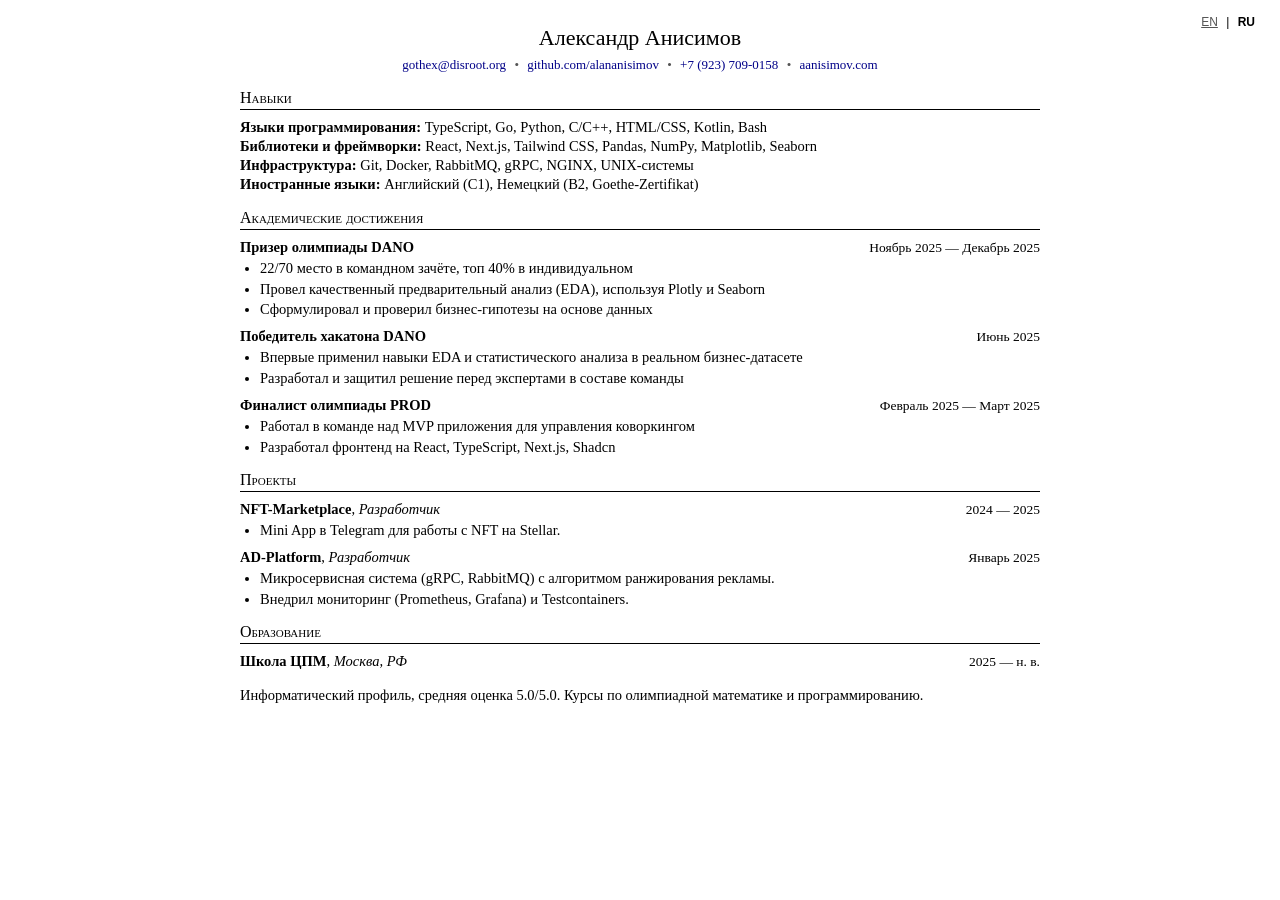
==== ru/index.html @ 8fb2b311 "fixed seo" ====
<!DOCTYPE html>
<html lang="ru">
<head>
    <meta charset="UTF-8">
    <meta name="viewport" content="width=device-width, initial-scale=1.0">
    <title>Резюме | Александр Анисимов</title>
    <link rel="canonical" href="https://aanisimov.com/ru/" />
    <link rel="alternate" hreflang="en" href="https://aanisimov.com/" />
    <link rel="alternate" hreflang="ru" href="https://aanisimov.com/ru/" />
    <style>
        /* Стили идентичны основной версии */
        :root { --text-color: #000000; --bg-color: #ffffff; --link-color: #000088; }
        body { font-family: "Latin Modern Roman", "CMU Serif", serif; color: var(--text-color); background-color: var(--bg-color); max-width: 800px; margin: 0 auto; padding: 1.5rem 2.5rem; line-height: 1.3; font-size: 14.5px; }
        .lang-switcher { position: absolute; top: 15px; right: 20px; font-family: sans-serif; font-size: 12px; }
        .lang-switcher a { color: #555; text-decoration: underline; padding: 0 5px; }
        .lang-switcher b { color: var(--text-color); padding: 0 5px; }
        h1 { text-align: center; font-size: 22px; font-weight: normal; margin: 0 0 4px 0; }
        .contact-info { text-align: center; font-size: 13px; margin-bottom: 15px; }
        a { color: var(--link-color); text-decoration: none; }
        a:hover { text-decoration: underline; }
        .separator { margin: 0 5px; color: #555; }
        h2 { font-size: 16px; font-variant: small-caps; font-weight: normal; border-bottom: 1px solid var(--text-color); margin-top: 14px; margin-bottom: 8px; }
        .entry { display: flex; justify-content: space-between; align-items: baseline; }
        .entry-title { font-weight: bold; }
        .entry-date { text-align: right; white-space: nowrap; font-size: 13.5px; }
        ul { margin-top: 2px; margin-bottom: 8px; padding-left: 20px; }
        li { margin-bottom: 2px; text-align: justify; }
        @media (max-width: 600px) {
            body { padding: 1rem; padding-top: 2.5rem; }
            .entry { flex-direction: column; }
            .entry-date { text-align: left; font-style: italic; }
            .separator { display: none; }
            .contact-info a { display: block; margin-bottom: 2px; }
        }
    </style>
</head>
<body>
    <div class="lang-switcher">
        <a href="/">EN</a> | <b>RU</b>
    </div>
    <header>
        <h1>Александр Анисимов</h1>
        <div class="contact-info">
            <a href="mailto:gothex@disroot.org">gothex@disroot.org</a> <span class="separator">&bull;</span>
            <a href="https://github.com/alananisimov" target="_blank">github.com/alananisimov</a> <span class="separator">&bull;</span>
            <a href="tel:+79237090158">+7 (923) 709-0158</a> <span class="separator">&bull;</span>
            <a href="https://aanisimov.com">aanisimov.com</a>
        </div>
    </header>

    <section>
        <h2>Навыки</h2>
        <p style="margin-top: 0;">
            <strong>Языки программирования:</strong> TypeScript, Go, Python, C/C++, HTML/CSS, Kotlin, Bash<br>
            <strong>Библиотеки и фреймворки:</strong> React, Next.js, Tailwind CSS, Pandas, NumPy, Matplotlib, Seaborn<br>
            <strong>Инфраструктура:</strong> Git, Docker, RabbitMQ, gRPC, NGINX, UNIX-системы<br>
            <strong>Иностранные языки:</strong> Английский (C1), Немецкий (B2, Goethe-Zertifikat)
        </p>
    </section>

    <section>
        <h2>Академические достижения</h2>
        <div class="entry"><span class="entry-title">Призер олимпиады DANO</span><div class="entry-date">Ноябрь 2025 — Декабрь 2025</div></div>
        <ul>
            <li>22/70 место в командном зачёте, топ 40% в индивидуальном</li>
            <li>Провел качественный предварительный анализ (EDA), используя Plotly и Seaborn</li>
            <li>Сформулировал и проверил бизнес-гипотезы на основе данных</li>
        </ul>
        <div class="entry"><span class="entry-title">Победитель хакатона DANO</span><div class="entry-date">Июнь 2025</div></div>
        <ul>
            <li>Впервые применил навыки EDA и статистического анализа в реальном бизнес-датасете</li>
            <li>Разработал и защитил решение перед экспертами в составе команды</li>
        </ul>
        <div class="entry"><span class="entry-title">Финалист олимпиады PROD</span><div class="entry-date">Февраль 2025 — Март 2025</div></div>
        <ul>
            <li>Работал в команде над MVP приложения для управления коворкингом</li>
            <li>Разработал фронтенд на React, TypeScript, Next.js, Shadcn</li>
        </ul>
    </section>

    <section>
        <h2>Проекты</h2>
        <div class="entry"><div><span class="entry-title">NFT-Marketplace</span>, <i>Разработчик</i></div><div class="entry-date">2024 — 2025</div></div>
        <ul>
            <li>Mini App в Telegram для работы с NFT на Stellar.</li>
        </ul>
        <div class="entry"><div><span class="entry-title">AD-Platform</span>, <i>Разработчик</i></div><div class="entry-date">Январь 2025</div></div>
        <ul>
            <li>Микросервисная система (gRPC, RabbitMQ) с алгоритмом ранжирования рекламы.</li>
            <li>Внедрил мониторинг (Prometheus, Grafana) и Testcontainers.</li>
        </ul>
    </section>

    <section>
        <h2>Образование</h2>
        <div class="entry"><div><span class="entry-title">Школа ЦПМ</span>, <i>Москва, РФ</i></div><div class="entry-date">2025 — н. в.</div></div>
        <p>Информатический профиль, средняя оценка 5.0/5.0. Курсы по олимпиадной математике и программированию.</p>
    </section>
</body>
</html>
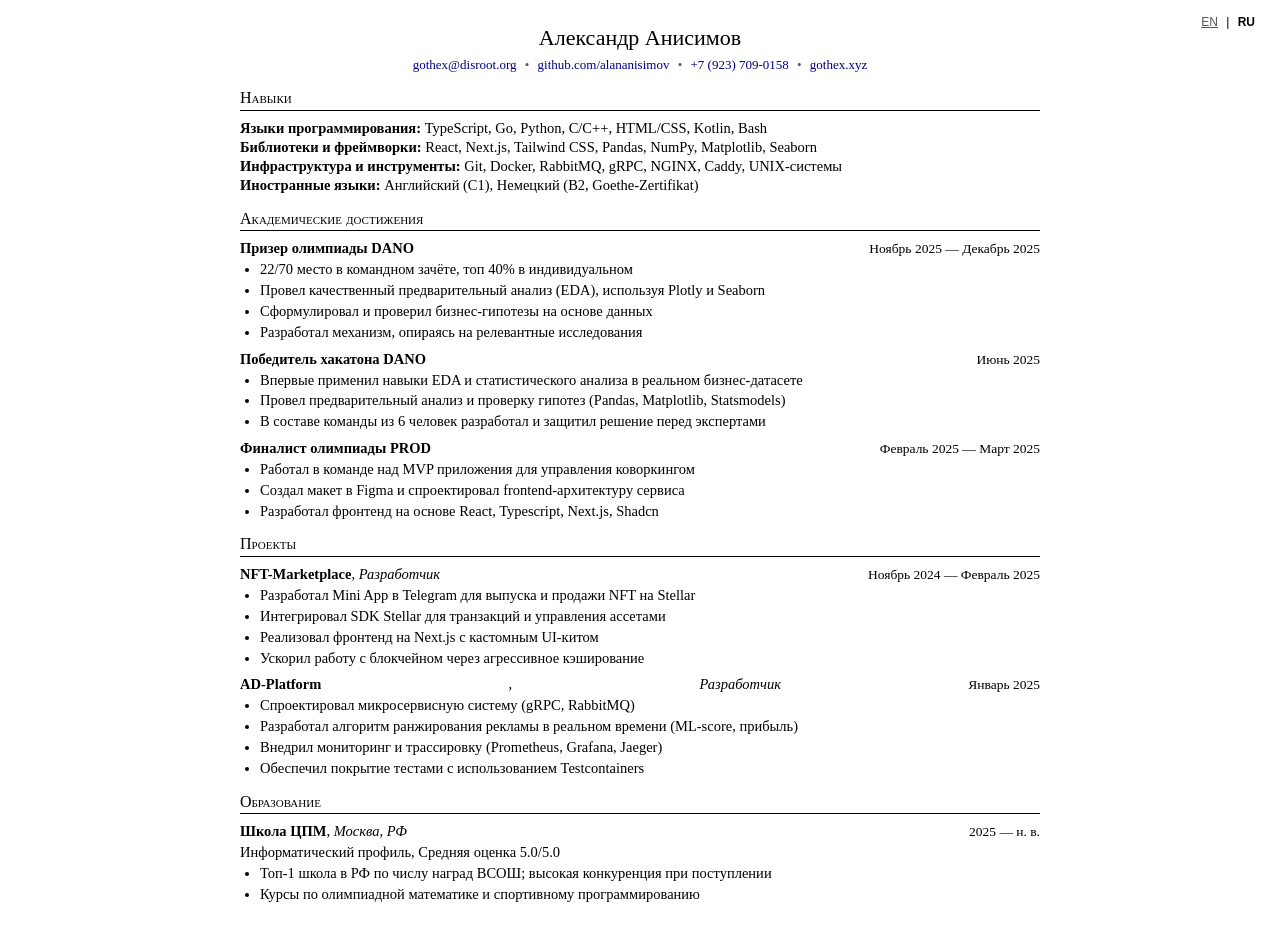
==== commit 7ec65510: "fixed styles" ====
--- a/ru/index.html
+++ b/ru/index.html
@@ -4,97 +4,223 @@
     <meta charset="UTF-8">
     <meta name="viewport" content="width=device-width, initial-scale=1.0">
     <title>Резюме | Александр Анисимов</title>
-    <link rel="canonical" href="https://aanisimov.com/ru/" />
-    <link rel="alternate" hreflang="en" href="https://aanisimov.com/" />
-    <link rel="alternate" hreflang="ru" href="https://aanisimov.com/ru/" />
+    <meta name="description" content="Александр Анисимов — Разработчик. Навыки: TypeScript, Go, Python, C/C++.">
+
+    <link rel="canonical" href="https://gothex.xyz/ru/" />
+    <link rel="alternate" hreflang="en" href="https://gothex.xyz/" />
+    <link rel="alternate" hreflang="ru" href="https://gothex.xyz/ru/" />
+
     <style>
-        /* Стили идентичны основной версии */
-        :root { --text-color: #000000; --bg-color: #ffffff; --link-color: #000088; }
-        body { font-family: "Latin Modern Roman", "CMU Serif", serif; color: var(--text-color); background-color: var(--bg-color); max-width: 800px; margin: 0 auto; padding: 1.5rem 2.5rem; line-height: 1.3; font-size: 14.5px; }
-        .lang-switcher { position: absolute; top: 15px; right: 20px; font-family: sans-serif; font-size: 12px; }
-        .lang-switcher a { color: #555; text-decoration: underline; padding: 0 5px; }
-        .lang-switcher b { color: var(--text-color); padding: 0 5px; }
-        h1 { text-align: center; font-size: 22px; font-weight: normal; margin: 0 0 4px 0; }
-        .contact-info { text-align: center; font-size: 13px; margin-bottom: 15px; }
-        a { color: var(--link-color); text-decoration: none; }
-        a:hover { text-decoration: underline; }
-        .separator { margin: 0 5px; color: #555; }
-        h2 { font-size: 16px; font-variant: small-caps; font-weight: normal; border-bottom: 1px solid var(--text-color); margin-top: 14px; margin-bottom: 8px; }
-        .entry { display: flex; justify-content: space-between; align-items: baseline; }
-        .entry-title { font-weight: bold; }
-        .entry-date { text-align: right; white-space: nowrap; font-size: 13.5px; }
-        ul { margin-top: 2px; margin-bottom: 8px; padding-left: 20px; }
-        li { margin-bottom: 2px; text-align: justify; }
+        /* Стили полностью идентичны оригинальному файлу */
+        :root {
+            --text-color: #000000;
+            --bg-color: #ffffff;
+            --link-color: #000088;
+        }
+        @page {
+            size: A4;
+            margin: 0;
+        }
+        body {
+            font-family: "Latin Modern Roman", "Computer Modern Roman", "CMU Serif", Garamond, Georgia, "Times New Roman", serif;
+            color: var(--text-color);
+            background-color: var(--bg-color);
+            max-width: 800px;
+            margin: 0 auto;
+            padding: 1.5rem 2.5rem;
+            line-height: 1.3;
+            font-size: 14.5px;
+            text-rendering: optimizeLegibility;
+        }
+        .lang-switcher {
+            position: absolute;
+            top: 15px;
+            right: 20px;
+            font-family: sans-serif;
+            font-size: 12px;
+        }
+        .lang-switcher a, .lang-switcher span {
+            background: none;
+            border: none;
+            color: #555;
+            text-decoration: underline;
+            padding: 0 5px;
+            cursor: pointer;
+        }
+        .lang-switcher span.active {
+            color: var(--text-color);
+            font-weight: bold;
+            text-decoration: none;
+        }
+        h1 {
+            text-align: center;
+            font-size: 22px;
+            font-weight: normal;
+            margin: 0 0 4px 0;
+        }
+        .contact-info {
+            text-align: center;
+            font-size: 13px;
+            margin-bottom: 15px;
+        }
+        a {
+            color: var(--link-color);
+            text-decoration: none;
+        }
+        a:hover {
+            text-decoration: underline;
+        }
+        .separator {
+            margin: 0 5px;
+            color: #555;
+        }
+        h2 {
+            font-size: 16px;
+            font-variant: small-caps;
+            font-weight: normal;
+            border-bottom: 1px solid var(--text-color);
+            margin-top: 14px;
+            margin-bottom: 8px;
+            padding-bottom: 1px;
+        }
+        .entry {
+            display: flex;
+            justify-content: space-between;
+            align-items: baseline;
+            margin-bottom: 2px;
+        }
+        .entry-title {
+            font-weight: bold;
+        }
+        .entry-location {
+            font-style: italic;
+        }
+        .entry-date {
+            text-align: right;
+            white-space: nowrap;
+            font-size: 13.5px;
+        }
+        ul {
+            margin-top: 2px;
+            margin-bottom: 8px;
+            padding-left: 20px;
+        }
+        li {
+            margin-bottom: 2px;
+            text-align: justify;
+        }
         @media (max-width: 600px) {
             body { padding: 1rem; padding-top: 2.5rem; }
             .entry { flex-direction: column; }
             .entry-date { text-align: left; font-style: italic; }
             .separator { display: none; }
             .contact-info a { display: block; margin-bottom: 2px; }
+            .lang-switcher { top: 10px; right: 10px; }
         }
     </style>
 </head>
 <body>
+
     <div class="lang-switcher">
-        <a href="/">EN</a> | <b>RU</b>
+        <a href="/">EN</a> |
+        <span class="active">RU</span>
     </div>
+
     <header>
         <h1>Александр Анисимов</h1>
         <div class="contact-info">
-            <a href="mailto:gothex@disroot.org">gothex@disroot.org</a> <span class="separator">&bull;</span>
-            <a href="https://github.com/alananisimov" target="_blank">github.com/alananisimov</a> <span class="separator">&bull;</span>
-            <a href="tel:+79237090158">+7 (923) 709-0158</a> <span class="separator">&bull;</span>
-            <a href="https://aanisimov.com">aanisimov.com</a>
+            <a href="mailto:gothex@disroot.org">gothex@disroot.org</a>
+            <span class="separator">&bull;</span>
+            <a href="https://github.com/alananisimov" target="_blank" rel="noopener">github.com/alananisimov</a>
+            <span class="separator">&bull;</span>
+            <a href="tel:+79237090158">+7 (923) 709-0158</a>
+            <span class="separator">&bull;</span>
+            <a href="https://gothex.xyz" target="_blank" rel="noopener">gothex.xyz</a>
         </div>
     </header>
 
     <section>
         <h2>Навыки</h2>
-        <p style="margin-top: 0;">
+        <p style="margin-top: 0; margin-bottom: 5px;">
             <strong>Языки программирования:</strong> TypeScript, Go, Python, C/C++, HTML/CSS, Kotlin, Bash<br>
             <strong>Библиотеки и фреймворки:</strong> React, Next.js, Tailwind CSS, Pandas, NumPy, Matplotlib, Seaborn<br>
-            <strong>Инфраструктура:</strong> Git, Docker, RabbitMQ, gRPC, NGINX, UNIX-системы<br>
+            <strong>Инфраструктура и инструменты:</strong> Git, Docker, RabbitMQ, gRPC, NGINX, Caddy, UNIX-системы<br>
             <strong>Иностранные языки:</strong> Английский (C1), Немецкий (B2, Goethe-Zertifikat)
         </p>
     </section>
 
     <section>
         <h2>Академические достижения</h2>
-        <div class="entry"><span class="entry-title">Призер олимпиады DANO</span><div class="entry-date">Ноябрь 2025 — Декабрь 2025</div></div>
+        <div class="entry">
+            <span class="entry-title">Призер олимпиады DANO</span>
+            <div class="entry-date">Ноябрь 2025 — Декабрь 2025</div>
+        </div>
         <ul>
             <li>22/70 место в командном зачёте, топ 40% в индивидуальном</li>
             <li>Провел качественный предварительный анализ (EDA), используя Plotly и Seaborn</li>
             <li>Сформулировал и проверил бизнес-гипотезы на основе данных</li>
-        </ul>
-        <div class="entry"><span class="entry-title">Победитель хакатона DANO</span><div class="entry-date">Июнь 2025</div></div>
+            <li>Разработал механизм, опираясь на релевантные исследования</li>
+        </ul>
+
+        <div class="entry">
+            <span class="entry-title">Победитель хакатона DANO</span>
+            <div class="entry-date">Июнь 2025</div>
+        </div>
         <ul>
             <li>Впервые применил навыки EDA и статистического анализа в реальном бизнес-датасете</li>
-            <li>Разработал и защитил решение перед экспертами в составе команды</li>
-        </ul>
-        <div class="entry"><span class="entry-title">Финалист олимпиады PROD</span><div class="entry-date">Февраль 2025 — Март 2025</div></div>
+            <li>Провел предварительный анализ и проверку гипотез (Pandas, Matplotlib, Statsmodels)</li>
+            <li>В составе команды из 6 человек разработал и защитил решение перед экспертами</li>
+        </ul>
+
+        <div class="entry">
+            <span class="entry-title">Финалист олимпиады PROD</span>
+            <div class="entry-date">Февраль 2025 — Март 2025</div>
+        </div>
         <ul>
             <li>Работал в команде над MVP приложения для управления коворкингом</li>
-            <li>Разработал фронтенд на React, TypeScript, Next.js, Shadcn</li>
+            <li>Создал макет в Figma и спроектировал frontend-архитектуру сервиса</li>
+            <li>Разработал фронтенд на основе React, Typescript, Next.js, Shadcn</li>
         </ul>
     </section>
 
     <section>
         <h2>Проекты</h2>
-        <div class="entry"><div><span class="entry-title">NFT-Marketplace</span>, <i>Разработчик</i></div><div class="entry-date">2024 — 2025</div></div>
-        <ul>
-            <li>Mini App в Telegram для работы с NFT на Stellar.</li>
-        </ul>
-        <div class="entry"><div><span class="entry-title">AD-Platform</span>, <i>Разработчик</i></div><div class="entry-date">Январь 2025</div></div>
-        <ul>
-            <li>Микросервисная система (gRPC, RabbitMQ) с алгоритмом ранжирования рекламы.</li>
-            <li>Внедрил мониторинг (Prometheus, Grafana) и Testcontainers.</li>
+        <div class="entry">
+            <div><span class="entry-title">NFT-Marketplace</span>, <span class="entry-location">Разработчик</span></div>
+            <div class="entry-date">Ноябрь 2024 — Февраль 2025</div>
+        </div>
+        <ul>
+            <li>Разработал Mini App в Telegram для выпуска и продажи NFT на Stellar</li>
+            <li>Интегрировал SDK Stellar для транзакций и управления ассетами</li>
+            <li>Реализовал фронтенд на Next.js с кастомным UI-китом</li>
+            <li>Ускорил работу с блокчейном через агрессивное кэширование</li>
+        </ul>
+
+        <div class="entry">
+            <span class="entry-title">AD-Platform</span>, <span class="entry-location">Разработчик</span>
+            <div class="entry-date">Январь 2025</div>
+        </div>
+        <ul>
+            <li>Спроектировал микросервисную систему (gRPC, RabbitMQ)</li>
+            <li>Разработал алгоритм ранжирования рекламы в реальном времени (ML-score, прибыль)</li>
+            <li>Внедрил мониторинг и трассировку (Prometheus, Grafana, Jaeger)</li>
+            <li>Обеспечил покрытие тестами с использованием Testcontainers</li>
         </ul>
     </section>
 
     <section>
         <h2>Образование</h2>
-        <div class="entry"><div><span class="entry-title">Школа ЦПМ</span>, <i>Москва, РФ</i></div><div class="entry-date">2025 — н. в.</div></div>
-        <p>Информатический профиль, средняя оценка 5.0/5.0. Курсы по олимпиадной математике и программированию.</p>
+        <div class="entry">
+            <div><span class="entry-title">Школа ЦПМ</span>, <span class="entry-location">Москва, РФ</span></div>
+            <div class="entry-date">2025 — н. в.</div>
+        </div>
+        <div style="margin-top: 2px;">
+            Информатический профиль, Средняя оценка 5.0/5.0
+            <ul style="margin-bottom: 0;">
+                <li>Топ-1 школа в РФ по числу наград ВСОШ; высокая конкуренция при поступлении</li>
+                <li>Курсы по олимпиадной математике и спортивному программированию</li>
+            </ul>
+        </div>
     </section>
 </body>
 </html>
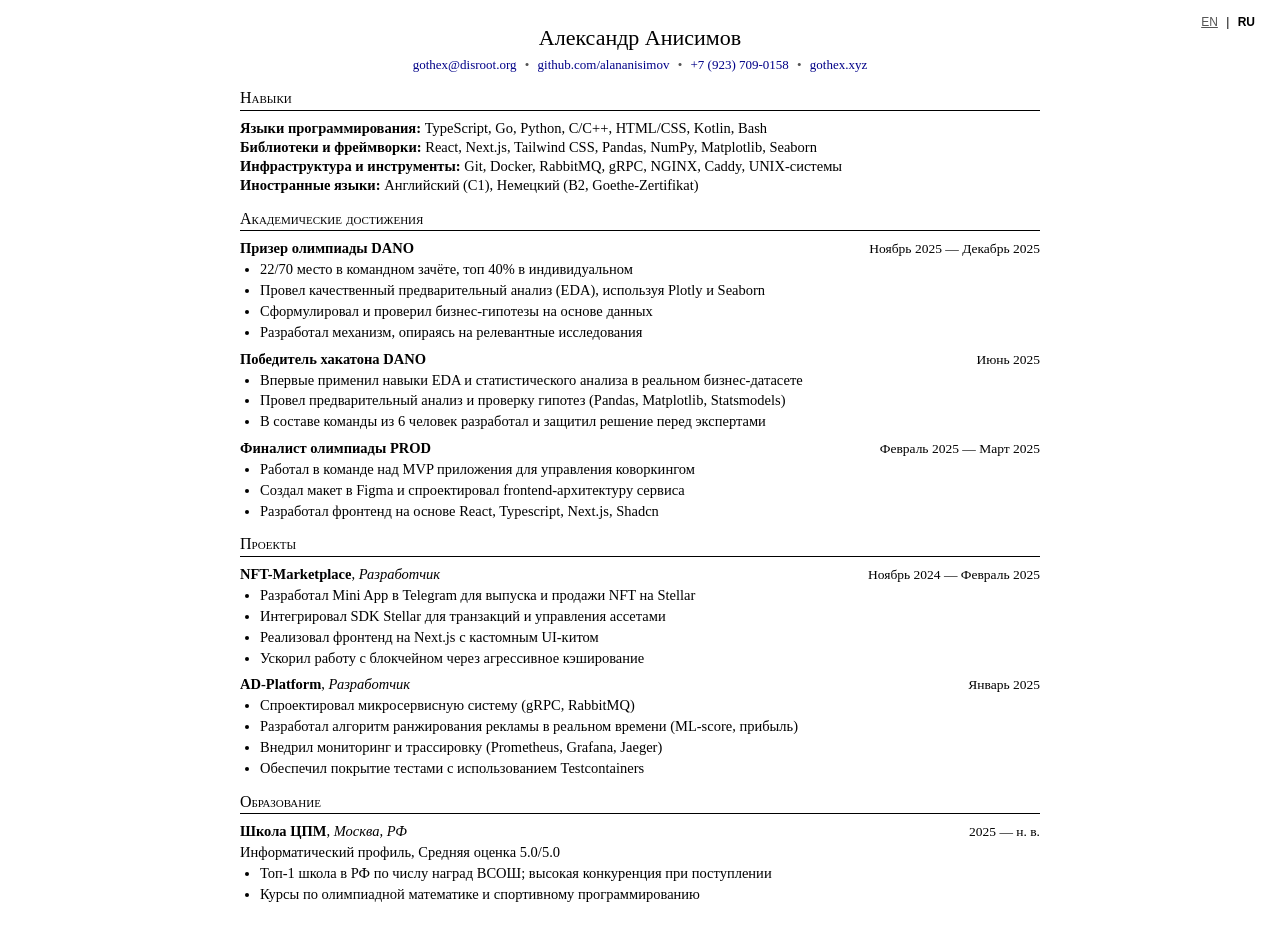
==== commit dec245ff: "fixed layout" ====
--- a/ru/index.html
+++ b/ru/index.html
@@ -197,7 +197,7 @@
         </ul>
 
         <div class="entry">
-            <span class="entry-title">AD-Platform</span>, <span class="entry-location">Разработчик</span>
+            <div><span class="entry-title">AD-Platform</span>, <span class="entry-location">Разработчик</span></div>
             <div class="entry-date">Январь 2025</div>
         </div>
         <ul>
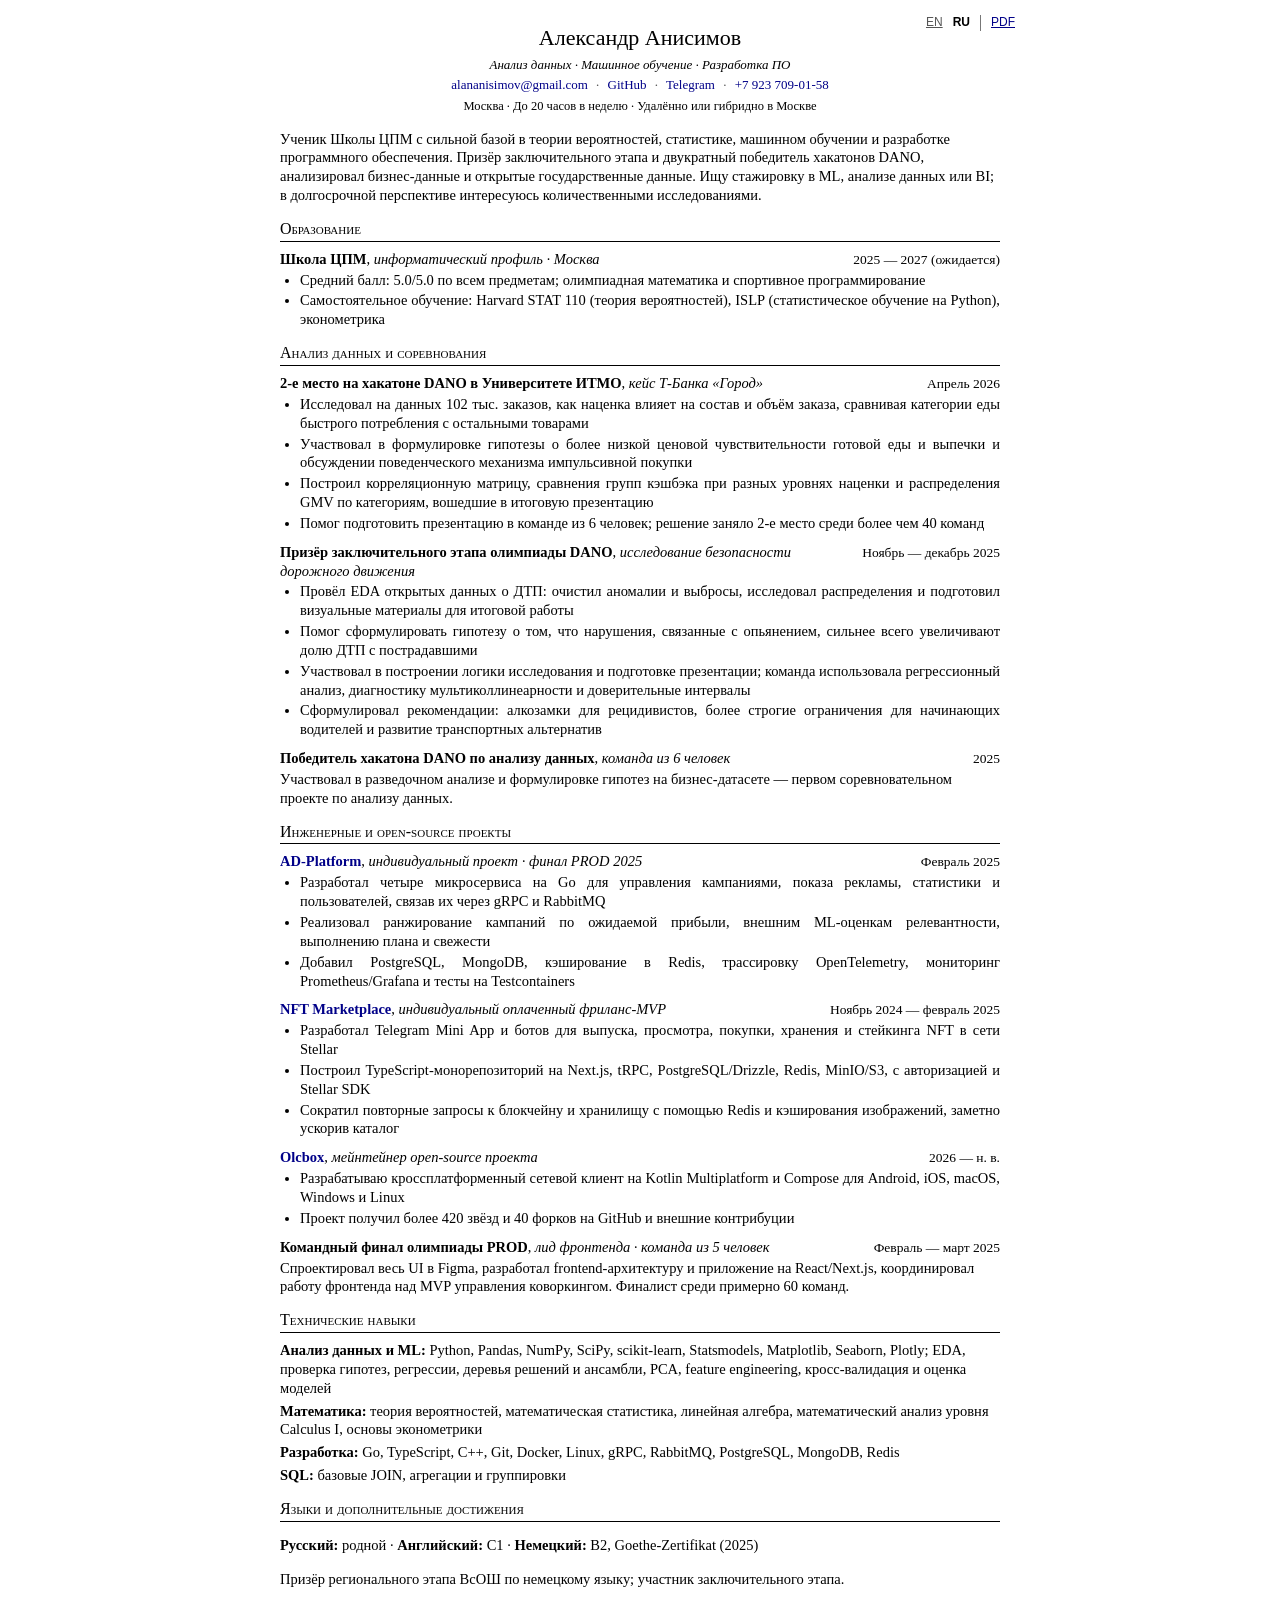
==== commit b1fb1183: "updatee" ====
--- a/ru/index.html
+++ b/ru/index.html
@@ -3,224 +3,156 @@
 <head>
     <meta charset="UTF-8">
     <meta name="viewport" content="width=device-width, initial-scale=1.0">
-    <title>Резюме | Александр Анисимов</title>
-    <meta name="description" content="Александр Анисимов — Разработчик. Навыки: TypeScript, Go, Python, C/C++.">
+    <title>Александр Анисимов | CV</title>
+    <meta name="description" content="Александр Анисимов — ученик Школы ЦПМ, интересующийся анализом данных, машинным обучением, статистикой и разработкой программного обеспечения.">
 
-    <link rel="canonical" href="https://gothex.xyz/ru/" />
-    <link rel="alternate" hreflang="en" href="https://gothex.xyz/" />
-    <link rel="alternate" hreflang="ru" href="https://gothex.xyz/ru/" />
-
-    <style>
-        /* Стили полностью идентичны оригинальному файлу */
-        :root {
-            --text-color: #000000;
-            --bg-color: #ffffff;
-            --link-color: #000088;
-        }
-        @page {
-            size: A4;
-            margin: 0;
-        }
-        body {
-            font-family: "Latin Modern Roman", "Computer Modern Roman", "CMU Serif", Garamond, Georgia, "Times New Roman", serif;
-            color: var(--text-color);
-            background-color: var(--bg-color);
-            max-width: 800px;
-            margin: 0 auto;
-            padding: 1.5rem 2.5rem;
-            line-height: 1.3;
-            font-size: 14.5px;
-            text-rendering: optimizeLegibility;
-        }
-        .lang-switcher {
-            position: absolute;
-            top: 15px;
-            right: 20px;
-            font-family: sans-serif;
-            font-size: 12px;
-        }
-        .lang-switcher a, .lang-switcher span {
-            background: none;
-            border: none;
-            color: #555;
-            text-decoration: underline;
-            padding: 0 5px;
-            cursor: pointer;
-        }
-        .lang-switcher span.active {
-            color: var(--text-color);
-            font-weight: bold;
-            text-decoration: none;
-        }
-        h1 {
-            text-align: center;
-            font-size: 22px;
-            font-weight: normal;
-            margin: 0 0 4px 0;
-        }
-        .contact-info {
-            text-align: center;
-            font-size: 13px;
-            margin-bottom: 15px;
-        }
-        a {
-            color: var(--link-color);
-            text-decoration: none;
-        }
-        a:hover {
-            text-decoration: underline;
-        }
-        .separator {
-            margin: 0 5px;
-            color: #555;
-        }
-        h2 {
-            font-size: 16px;
-            font-variant: small-caps;
-            font-weight: normal;
-            border-bottom: 1px solid var(--text-color);
-            margin-top: 14px;
-            margin-bottom: 8px;
-            padding-bottom: 1px;
-        }
-        .entry {
-            display: flex;
-            justify-content: space-between;
-            align-items: baseline;
-            margin-bottom: 2px;
-        }
-        .entry-title {
-            font-weight: bold;
-        }
-        .entry-location {
-            font-style: italic;
-        }
-        .entry-date {
-            text-align: right;
-            white-space: nowrap;
-            font-size: 13.5px;
-        }
-        ul {
-            margin-top: 2px;
-            margin-bottom: 8px;
-            padding-left: 20px;
-        }
-        li {
-            margin-bottom: 2px;
-            text-align: justify;
-        }
-        @media (max-width: 600px) {
-            body { padding: 1rem; padding-top: 2.5rem; }
-            .entry { flex-direction: column; }
-            .entry-date { text-align: left; font-style: italic; }
-            .separator { display: none; }
-            .contact-info a { display: block; margin-bottom: 2px; }
-            .lang-switcher { top: 10px; right: 10px; }
-        }
-    </style>
+    <link rel="canonical" href="https://aanisimov.com/ru/">
+    <link rel="alternate" hreflang="en" href="https://aanisimov.com/">
+    <link rel="alternate" hreflang="ru" href="https://aanisimov.com/ru/">
+    <link rel="alternate" hreflang="x-default" href="https://aanisimov.com/">
+    <link rel="stylesheet" href="/styles.css">
 </head>
 <body>
+    <nav class="page-actions" aria-label="Действия с CV">
+        <a href="/" lang="en">EN</a>
+        <span class="active" aria-current="page">RU</span>
+        <a class="download-link" href="/output/pdf/alexander-anisimov-cv-ru.pdf" download>PDF</a>
+    </nav>
 
-    <div class="lang-switcher">
-        <a href="/">EN</a> |
-        <span class="active">RU</span>
-    </div>
-
-    <header>
+    <header class="cv-header">
         <h1>Александр Анисимов</h1>
+        <p class="headline">Анализ данных · Машинное обучение · Разработка ПО</p>
         <div class="contact-info">
-            <a href="mailto:gothex@disroot.org">gothex@disroot.org</a>
-            <span class="separator">&bull;</span>
-            <a href="https://github.com/alananisimov" target="_blank" rel="noopener">github.com/alananisimov</a>
-            <span class="separator">&bull;</span>
-            <a href="tel:+79237090158">+7 (923) 709-0158</a>
-            <span class="separator">&bull;</span>
-            <a href="https://gothex.xyz" target="_blank" rel="noopener">gothex.xyz</a>
+            <a href="mailto:alananisimov@gmail.com">alananisimov@gmail.com</a>
+            <span class="separator" aria-hidden="true">·</span>
+            <a href="https://github.com/alananisimov" target="_blank" rel="noopener">GitHub</a>
+            <span class="separator" aria-hidden="true">·</span>
+            <a href="https://t.me/hollz69" target="_blank" rel="noopener">Telegram</a>
+            <span class="separator" aria-hidden="true">·</span>
+            <a href="tel:+79237090158">+7 923 709-01-58</a>
         </div>
+        <p class="availability">Москва · До 20 часов в неделю · Удалённо или гибридно в Москве</p>
     </header>
 
-    <section>
-        <h2>Навыки</h2>
-        <p style="margin-top: 0; margin-bottom: 5px;">
-            <strong>Языки программирования:</strong> TypeScript, Go, Python, C/C++, HTML/CSS, Kotlin, Bash<br>
-            <strong>Библиотеки и фреймворки:</strong> React, Next.js, Tailwind CSS, Pandas, NumPy, Matplotlib, Seaborn<br>
-            <strong>Инфраструктура и инструменты:</strong> Git, Docker, RabbitMQ, gRPC, NGINX, Caddy, UNIX-системы<br>
-            <strong>Иностранные языки:</strong> Английский (C1), Немецкий (B2, Goethe-Zertifikat)
-        </p>
-    </section>
+    <main>
+        <section class="profile" aria-label="Профиль">
+            <p>Ученик Школы ЦПМ с сильной базой в теории вероятностей, статистике, машинном обучении и разработке программного обеспечения. Призёр заключительного этапа и двукратный победитель хакатонов DANO, анализировал бизнес-данные и открытые государственные данные. Ищу стажировку в ML, анализе данных или BI; в долгосрочной перспективе интересуюсь количественными исследованиями.</p>
+        </section>
 
-    <section>
-        <h2>Академические достижения</h2>
-        <div class="entry">
-            <span class="entry-title">Призер олимпиады DANO</span>
-            <div class="entry-date">Ноябрь 2025 — Декабрь 2025</div>
-        </div>
-        <ul>
-            <li>22/70 место в командном зачёте, топ 40% в индивидуальном</li>
-            <li>Провел качественный предварительный анализ (EDA), используя Plotly и Seaborn</li>
-            <li>Сформулировал и проверил бизнес-гипотезы на основе данных</li>
-            <li>Разработал механизм, опираясь на релевантные исследования</li>
-        </ul>
+        <section>
+            <h2>Образование</h2>
+            <article class="entry-block">
+                <div class="entry">
+                    <div><span class="entry-title">Школа ЦПМ</span>, <span class="entry-location">информатический профиль · Москва</span></div>
+                    <div class="entry-date">2025 — 2027 (ожидается)</div>
+                </div>
+                <ul>
+                    <li>Средний балл: 5.0/5.0 по всем предметам; олимпиадная математика и спортивное программирование</li>
+                    <li>Самостоятельное обучение: Harvard STAT 110 (теория вероятностей), ISLP (статистическое обучение на Python), эконометрика</li>
+                </ul>
+            </article>
+        </section>
 
-        <div class="entry">
-            <span class="entry-title">Победитель хакатона DANO</span>
-            <div class="entry-date">Июнь 2025</div>
-        </div>
-        <ul>
-            <li>Впервые применил навыки EDA и статистического анализа в реальном бизнес-датасете</li>
-            <li>Провел предварительный анализ и проверку гипотез (Pandas, Matplotlib, Statsmodels)</li>
-            <li>В составе команды из 6 человек разработал и защитил решение перед экспертами</li>
-        </ul>
+        <section>
+            <h2>Анализ данных и соревнования</h2>
 
-        <div class="entry">
-            <span class="entry-title">Финалист олимпиады PROD</span>
-            <div class="entry-date">Февраль 2025 — Март 2025</div>
-        </div>
-        <ul>
-            <li>Работал в команде над MVP приложения для управления коворкингом</li>
-            <li>Создал макет в Figma и спроектировал frontend-архитектуру сервиса</li>
-            <li>Разработал фронтенд на основе React, Typescript, Next.js, Shadcn</li>
-        </ul>
-    </section>
+            <article class="entry-block">
+                <div class="entry">
+                    <div><span class="entry-title">2-е место на хакатоне DANO в Университете ИТМО</span>, <span class="entry-location">кейс Т-Банка «Город»</span></div>
+                    <div class="entry-date">Апрель 2026</div>
+                </div>
+                <ul>
+                    <li>Исследовал на данных 102 тыс. заказов, как наценка влияет на состав и объём заказа, сравнивая категории еды быстрого потребления с остальными товарами</li>
+                    <li>Участвовал в формулировке гипотезы о более низкой ценовой чувствительности готовой еды и выпечки и обсуждении поведенческого механизма импульсивной покупки</li>
+                    <li>Построил корреляционную матрицу, сравнения групп кэшбэка при разных уровнях наценки и распределения GMV по категориям, вошедшие в итоговую презентацию</li>
+                    <li>Помог подготовить презентацию в команде из 6 человек; решение заняло 2-е место среди более чем 40 команд</li>
+                </ul>
+            </article>
 
-    <section>
-        <h2>Проекты</h2>
-        <div class="entry">
-            <div><span class="entry-title">NFT-Marketplace</span>, <span class="entry-location">Разработчик</span></div>
-            <div class="entry-date">Ноябрь 2024 — Февраль 2025</div>
-        </div>
-        <ul>
-            <li>Разработал Mini App в Telegram для выпуска и продажи NFT на Stellar</li>
-            <li>Интегрировал SDK Stellar для транзакций и управления ассетами</li>
-            <li>Реализовал фронтенд на Next.js с кастомным UI-китом</li>
-            <li>Ускорил работу с блокчейном через агрессивное кэширование</li>
-        </ul>
+            <article class="entry-block">
+                <div class="entry">
+                    <div><span class="entry-title">Призёр заключительного этапа олимпиады DANO</span>, <span class="entry-location">исследование безопасности дорожного движения</span></div>
+                    <div class="entry-date">Ноябрь — декабрь 2025</div>
+                </div>
+                <ul>
+                    <li>Провёл EDA открытых данных о ДТП: очистил аномалии и выбросы, исследовал распределения и подготовил визуальные материалы для итоговой работы</li>
+                    <li>Помог сформулировать гипотезу о том, что нарушения, связанные с опьянением, сильнее всего увеличивают долю ДТП с пострадавшими</li>
+                    <li>Участвовал в построении логики исследования и подготовке презентации; команда использовала регрессионный анализ, диагностику мультиколлинеарности и доверительные интервалы</li>
+                    <li>Сформулировал рекомендации: алкозамки для рецидивистов, более строгие ограничения для начинающих водителей и развитие транспортных альтернатив</li>
+                </ul>
+            </article>
 
-        <div class="entry">
-            <div><span class="entry-title">AD-Platform</span>, <span class="entry-location">Разработчик</span></div>
-            <div class="entry-date">Январь 2025</div>
-        </div>
-        <ul>
-            <li>Спроектировал микросервисную систему (gRPC, RabbitMQ)</li>
-            <li>Разработал алгоритм ранжирования рекламы в реальном времени (ML-score, прибыль)</li>
-            <li>Внедрил мониторинг и трассировку (Prometheus, Grafana, Jaeger)</li>
-            <li>Обеспечил покрытие тестами с использованием Testcontainers</li>
-        </ul>
-    </section>
+            <article class="entry-block compact-entry">
+                <div class="entry">
+                    <div><span class="entry-title">Победитель хакатона DANO по анализу данных</span>, <span class="entry-location">команда из 6 человек</span></div>
+                    <div class="entry-date">2025</div>
+                </div>
+                <p class="entry-summary">Участвовал в разведочном анализе и формулировке гипотез на бизнес-датасете — первом соревновательном проекте по анализу данных.</p>
+            </article>
+        </section>
 
-    <section>
-        <h2>Образование</h2>
-        <div class="entry">
-            <div><span class="entry-title">Школа ЦПМ</span>, <span class="entry-location">Москва, РФ</span></div>
-            <div class="entry-date">2025 — н. в.</div>
-        </div>
-        <div style="margin-top: 2px;">
-            Информатический профиль, Средняя оценка 5.0/5.0
-            <ul style="margin-bottom: 0;">
-                <li>Топ-1 школа в РФ по числу наград ВСОШ; высокая конкуренция при поступлении</li>
-                <li>Курсы по олимпиадной математике и спортивному программированию</li>
-            </ul>
-        </div>
-    </section>
+        <section>
+            <h2>Инженерные и open-source проекты</h2>
+
+            <article class="entry-block">
+                <div class="entry">
+                    <div><a class="entry-title" href="https://github.com/alananisimov/ad-platform" target="_blank" rel="noopener">AD-Platform</a>, <span class="entry-location">индивидуальный проект · финал PROD 2025</span></div>
+                    <div class="entry-date">Февраль 2025</div>
+                </div>
+                <ul>
+                    <li>Разработал четыре микросервиса на Go для управления кампаниями, показа рекламы, статистики и пользователей, связав их через gRPC и RabbitMQ</li>
+                    <li>Реализовал ранжирование кампаний по ожидаемой прибыли, внешним ML-оценкам релевантности, выполнению плана и свежести</li>
+                    <li>Добавил PostgreSQL, MongoDB, кэширование в Redis, трассировку OpenTelemetry, мониторинг Prometheus/Grafana и тесты на Testcontainers</li>
+                </ul>
+            </article>
+
+            <article class="entry-block">
+                <div class="entry">
+                    <div><a class="entry-title" href="https://github.com/alananisimov/nft-marketplace" target="_blank" rel="noopener">NFT Marketplace</a>, <span class="entry-location">индивидуальный оплаченный фриланс-MVP</span></div>
+                    <div class="entry-date">Ноябрь 2024 — февраль 2025</div>
+                </div>
+                <ul>
+                    <li>Разработал Telegram Mini App и ботов для выпуска, просмотра, покупки, хранения и стейкинга NFT в сети Stellar</li>
+                    <li>Построил TypeScript-монорепозиторий на Next.js, tRPC, PostgreSQL/Drizzle, Redis, MinIO/S3, с авторизацией и Stellar SDK</li>
+                    <li>Сократил повторные запросы к блокчейну и хранилищу с помощью Redis и кэширования изображений, заметно ускорив каталог</li>
+                </ul>
+            </article>
+
+            <article class="entry-block">
+                <div class="entry">
+                    <div><a class="entry-title" href="https://github.com/alananisimov/olcbox" target="_blank" rel="noopener">Olcbox</a>, <span class="entry-location">мейнтейнер open-source проекта</span></div>
+                    <div class="entry-date">2026 — н. в.</div>
+                </div>
+                <ul>
+                    <li>Разрабатываю кроссплатформенный сетевой клиент на Kotlin Multiplatform и Compose для Android, iOS, macOS, Windows и Linux</li>
+                    <li>Проект получил более 420 звёзд и 40 форков на GitHub и внешние контрибуции</li>
+                </ul>
+            </article>
+
+            <article class="entry-block compact-entry">
+                <div class="entry">
+                    <div><span class="entry-title">Командный финал олимпиады PROD</span>, <span class="entry-location">лид фронтенда · команда из 5 человек</span></div>
+                    <div class="entry-date">Февраль — март 2025</div>
+                </div>
+                <p class="entry-summary">Спроектировал весь UI в Figma, разработал frontend-архитектуру и приложение на React/Next.js, координировал работу фронтенда над MVP управления коворкингом. Финалист среди примерно 60 команд.</p>
+            </article>
+        </section>
+
+        <section>
+            <h2>Технические навыки</h2>
+            <div class="skills-grid">
+                <p><strong>Анализ данных и ML:</strong> Python, Pandas, NumPy, SciPy, scikit-learn, Statsmodels, Matplotlib, Seaborn, Plotly; EDA, проверка гипотез, регрессии, деревья решений и ансамбли, PCA, feature engineering, кросс-валидация и оценка моделей</p>
+                <p><strong>Математика:</strong> теория вероятностей, математическая статистика, линейная алгебра, математический анализ уровня Calculus I, основы эконометрики</p>
+                <p><strong>Разработка:</strong> Go, TypeScript, C++, Git, Docker, Linux, gRPC, RabbitMQ, PostgreSQL, MongoDB, Redis</p>
+                <p><strong>SQL:</strong> базовые JOIN, агрегации и группировки</p>
+            </div>
+        </section>
+
+        <section>
+            <h2>Языки и дополнительные достижения</h2>
+            <p><strong>Русский:</strong> родной · <strong>Английский:</strong> C1 · <strong>Немецкий:</strong> B2, Goethe-Zertifikat (2025)</p>
+            <p class="entry-summary">Призёр регионального этапа ВсОШ по немецкому языку; участник заключительного этапа.</p>
+        </section>
+    </main>
 </body>
 </html>
--- a/styles.css
+++ b/styles.css
@@ -0,0 +1,225 @@
+:root {
+    --text-color: #000000;
+    --bg-color: #ffffff;
+    --link-color: #000088;
+}
+
+* {
+    box-sizing: border-box;
+}
+
+@page {
+    size: A4;
+    margin: 0;
+}
+
+html {
+    background: var(--bg-color);
+}
+
+body {
+    position: relative;
+    max-width: 800px;
+    margin: 0 auto;
+    padding: 1.5rem 2.5rem;
+    color: var(--text-color);
+    background: var(--bg-color);
+    font-family: "Latin Modern Roman", "Computer Modern Roman", "CMU Serif", Garamond, Georgia, "Times New Roman", serif;
+    font-size: 14.5px;
+    line-height: 1.3;
+    text-rendering: optimizeLegibility;
+}
+
+a {
+    color: var(--link-color);
+    text-decoration: none;
+}
+
+a:hover,
+a:focus-visible {
+    text-decoration: underline;
+}
+
+.page-actions {
+    position: absolute;
+    top: 15px;
+    right: 20px;
+    display: flex;
+    align-items: center;
+    gap: 0;
+    font-family: sans-serif;
+    font-size: 12px;
+}
+
+.page-actions a,
+.page-actions span {
+    margin: 0;
+    padding: 0 5px;
+    border: 0;
+    color: #555;
+    background: none;
+    text-decoration: underline;
+}
+
+.page-actions .active {
+    color: var(--text-color);
+    font-weight: bold;
+    text-decoration: none;
+}
+
+.page-actions .download-link {
+    margin-left: 5px;
+    padding-left: 10px;
+    border-left: 1px solid #777;
+    color: var(--link-color);
+}
+
+.cv-header {
+    text-align: center;
+}
+
+h1 {
+    margin: 0 0 4px;
+    font-size: 22px;
+    font-weight: normal;
+}
+
+.headline {
+    margin: 0 0 4px;
+    font-size: 13px;
+    font-style: italic;
+}
+
+.contact-info {
+    text-align: center;
+    font-size: 13px;
+}
+
+.separator {
+    margin: 0 5px;
+    color: #555;
+}
+
+.availability {
+    margin: 4px 0 15px;
+    font-size: 12.5px;
+}
+
+.profile {
+    margin: 0;
+}
+
+.profile p {
+    margin: 0 0 5px;
+}
+
+section {
+    margin-top: 14px;
+}
+
+h2 {
+    margin: 14px 0 8px;
+    padding-bottom: 1px;
+    border-bottom: 1px solid var(--text-color);
+    font-size: 16px;
+    font-variant: small-caps;
+    font-weight: normal;
+}
+
+.entry-block {
+    margin-bottom: 10px;
+}
+
+.entry-block:last-child {
+    margin-bottom: 0;
+}
+
+.entry {
+    display: flex;
+    justify-content: space-between;
+    align-items: baseline;
+    margin-bottom: 2px;
+}
+
+.entry-title {
+    color: inherit;
+    font-weight: bold;
+}
+
+a.entry-title {
+    color: var(--link-color);
+}
+
+.entry-location {
+    font-style: italic;
+}
+
+.entry-date {
+    flex: 0 0 auto;
+    text-align: right;
+    white-space: nowrap;
+    font-size: 13.5px;
+}
+
+ul {
+    margin: 2px 0 8px;
+    padding-left: 20px;
+}
+
+li {
+    margin-bottom: 2px;
+    text-align: justify;
+}
+
+.entry-summary {
+    margin: 2px 0 8px;
+}
+
+.skills-grid p {
+    margin: 0 0 4px;
+}
+
+.skills-grid p:last-child,
+section > p:last-child {
+    margin-bottom: 0;
+}
+
+@media (max-width: 600px) {
+    body {
+        padding: 1rem;
+        padding-top: 2.5rem;
+    }
+
+    .page-actions {
+        top: 10px;
+        right: 10px;
+    }
+
+    .entry {
+        flex-direction: column;
+    }
+
+    .entry-date {
+        text-align: left;
+        font-style: italic;
+    }
+
+    .separator {
+        display: none;
+    }
+
+    .contact-info a {
+        display: block;
+        margin-bottom: 2px;
+    }
+}
+
+@media print {
+    .page-actions {
+        display: none !important;
+    }
+
+    body {
+        padding: 1.5rem 2.5rem;
+    }
+}
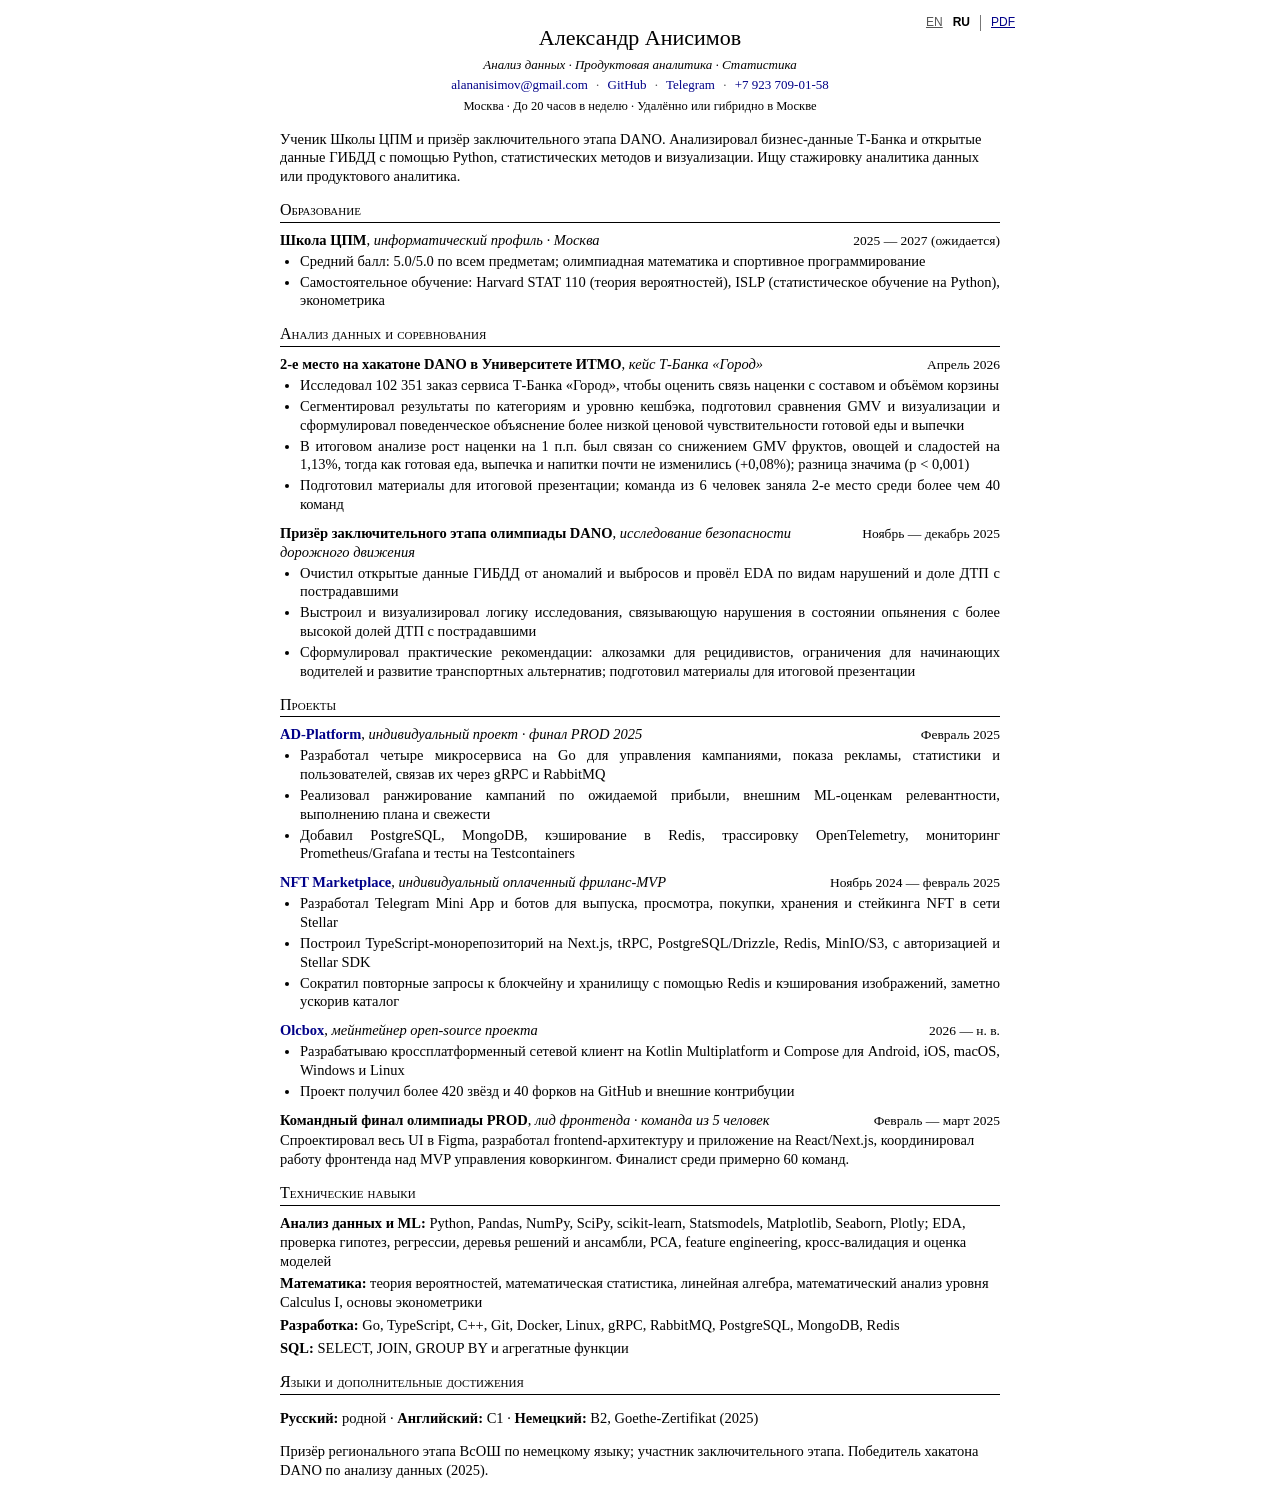
==== commit 48ace34e: "update analytics CV and PDFs" ====
--- a/ru/index.html
+++ b/ru/index.html
@@ -4,7 +4,7 @@
     <meta charset="UTF-8">
     <meta name="viewport" content="width=device-width, initial-scale=1.0">
     <title>Александр Анисимов | CV</title>
-    <meta name="description" content="Александр Анисимов — ученик Школы ЦПМ, интересующийся анализом данных, машинным обучением, статистикой и разработкой программного обеспечения.">
+    <meta name="description" content="Александр Анисимов — призёр заключительного этапа DANO, ищет стажировку аналитика данных или продуктового аналитика. Python, статистика и бизнес-данные.">
 
     <link rel="canonical" href="https://aanisimov.com/ru/">
     <link rel="alternate" hreflang="en" href="https://aanisimov.com/">
@@ -21,7 +21,7 @@
 
     <header class="cv-header">
         <h1>Александр Анисимов</h1>
-        <p class="headline">Анализ данных · Машинное обучение · Разработка ПО</p>
+        <p class="headline">Анализ данных · Продуктовая аналитика · Статистика</p>
         <div class="contact-info">
             <a href="mailto:alananisimov@gmail.com">alananisimov@gmail.com</a>
             <span class="separator" aria-hidden="true">·</span>
@@ -36,7 +36,7 @@
 
     <main>
         <section class="profile" aria-label="Профиль">
-            <p>Ученик Школы ЦПМ с сильной базой в теории вероятностей, статистике, машинном обучении и разработке программного обеспечения. Призёр заключительного этапа и двукратный победитель хакатонов DANO, анализировал бизнес-данные и открытые государственные данные. Ищу стажировку в ML, анализе данных или BI; в долгосрочной перспективе интересуюсь количественными исследованиями.</p>
+            <p>Ученик Школы ЦПМ и призёр заключительного этапа DANO. Анализировал бизнес-данные Т-Банка и открытые данные ГИБДД с помощью Python, статистических методов и визуализации. Ищу стажировку аналитика данных или продуктового аналитика.</p>
         </section>
 
         <section>
@@ -62,10 +62,10 @@
                     <div class="entry-date">Апрель 2026</div>
                 </div>
                 <ul>
-                    <li>Исследовал на данных 102 тыс. заказов, как наценка влияет на состав и объём заказа, сравнивая категории еды быстрого потребления с остальными товарами</li>
-                    <li>Участвовал в формулировке гипотезы о более низкой ценовой чувствительности готовой еды и выпечки и обсуждении поведенческого механизма импульсивной покупки</li>
-                    <li>Построил корреляционную матрицу, сравнения групп кэшбэка при разных уровнях наценки и распределения GMV по категориям, вошедшие в итоговую презентацию</li>
-                    <li>Помог подготовить презентацию в команде из 6 человек; решение заняло 2-е место среди более чем 40 команд</li>
+                    <li>Исследовал 102 351 заказ сервиса Т-Банка «Город», чтобы оценить связь наценки с составом и объёмом корзины</li>
+                    <li>Сегментировал результаты по категориям и уровню кешбэка, подготовил сравнения GMV и визуализации и сформулировал поведенческое объяснение более низкой ценовой чувствительности готовой еды и выпечки</li>
+                    <li>В итоговом анализе рост наценки на 1 п.п. был связан со снижением GMV фруктов, овощей и сладостей на 1,13%, тогда как готовая еда, выпечка и напитки почти не изменились (+0,08%); разница значима (p &lt; 0,001)</li>
+                    <li>Подготовил материалы для итоговой презентации; команда из 6 человек заняла 2-е место среди более чем 40 команд</li>
                 </ul>
             </article>
 
@@ -75,24 +75,16 @@
                     <div class="entry-date">Ноябрь — декабрь 2025</div>
                 </div>
                 <ul>
-                    <li>Провёл EDA открытых данных о ДТП: очистил аномалии и выбросы, исследовал распределения и подготовил визуальные материалы для итоговой работы</li>
-                    <li>Помог сформулировать гипотезу о том, что нарушения, связанные с опьянением, сильнее всего увеличивают долю ДТП с пострадавшими</li>
-                    <li>Участвовал в построении логики исследования и подготовке презентации; команда использовала регрессионный анализ, диагностику мультиколлинеарности и доверительные интервалы</li>
-                    <li>Сформулировал рекомендации: алкозамки для рецидивистов, более строгие ограничения для начинающих водителей и развитие транспортных альтернатив</li>
+                    <li>Очистил открытые данные ГИБДД от аномалий и выбросов и провёл EDA по видам нарушений и доле ДТП с пострадавшими</li>
+                    <li>Выстроил и визуализировал логику исследования, связывающую нарушения в состоянии опьянения с более высокой долей ДТП с пострадавшими</li>
+                    <li>Сформулировал практические рекомендации: алкозамки для рецидивистов, ограничения для начинающих водителей и развитие транспортных альтернатив; подготовил материалы для итоговой презентации</li>
                 </ul>
             </article>
 
-            <article class="entry-block compact-entry">
-                <div class="entry">
-                    <div><span class="entry-title">Победитель хакатона DANO по анализу данных</span>, <span class="entry-location">команда из 6 человек</span></div>
-                    <div class="entry-date">2025</div>
-                </div>
-                <p class="entry-summary">Участвовал в разведочном анализе и формулировке гипотез на бизнес-датасете — первом соревновательном проекте по анализу данных.</p>
-            </article>
         </section>
 
         <section>
-            <h2>Инженерные и open-source проекты</h2>
+            <h2>Проекты</h2>
 
             <article class="entry-block">
                 <div class="entry">
@@ -144,14 +136,14 @@
                 <p><strong>Анализ данных и ML:</strong> Python, Pandas, NumPy, SciPy, scikit-learn, Statsmodels, Matplotlib, Seaborn, Plotly; EDA, проверка гипотез, регрессии, деревья решений и ансамбли, PCA, feature engineering, кросс-валидация и оценка моделей</p>
                 <p><strong>Математика:</strong> теория вероятностей, математическая статистика, линейная алгебра, математический анализ уровня Calculus I, основы эконометрики</p>
                 <p><strong>Разработка:</strong> Go, TypeScript, C++, Git, Docker, Linux, gRPC, RabbitMQ, PostgreSQL, MongoDB, Redis</p>
-                <p><strong>SQL:</strong> базовые JOIN, агрегации и группировки</p>
+                <p><strong>SQL:</strong> SELECT, JOIN, GROUP BY и агрегатные функции</p>
             </div>
         </section>
 
         <section>
             <h2>Языки и дополнительные достижения</h2>
             <p><strong>Русский:</strong> родной · <strong>Английский:</strong> C1 · <strong>Немецкий:</strong> B2, Goethe-Zertifikat (2025)</p>
-            <p class="entry-summary">Призёр регионального этапа ВсОШ по немецкому языку; участник заключительного этапа.</p>
+            <p class="entry-summary">Призёр регионального этапа ВсОШ по немецкому языку; участник заключительного этапа. Победитель хакатона DANO по анализу данных (2025).</p>
         </section>
     </main>
 </body>
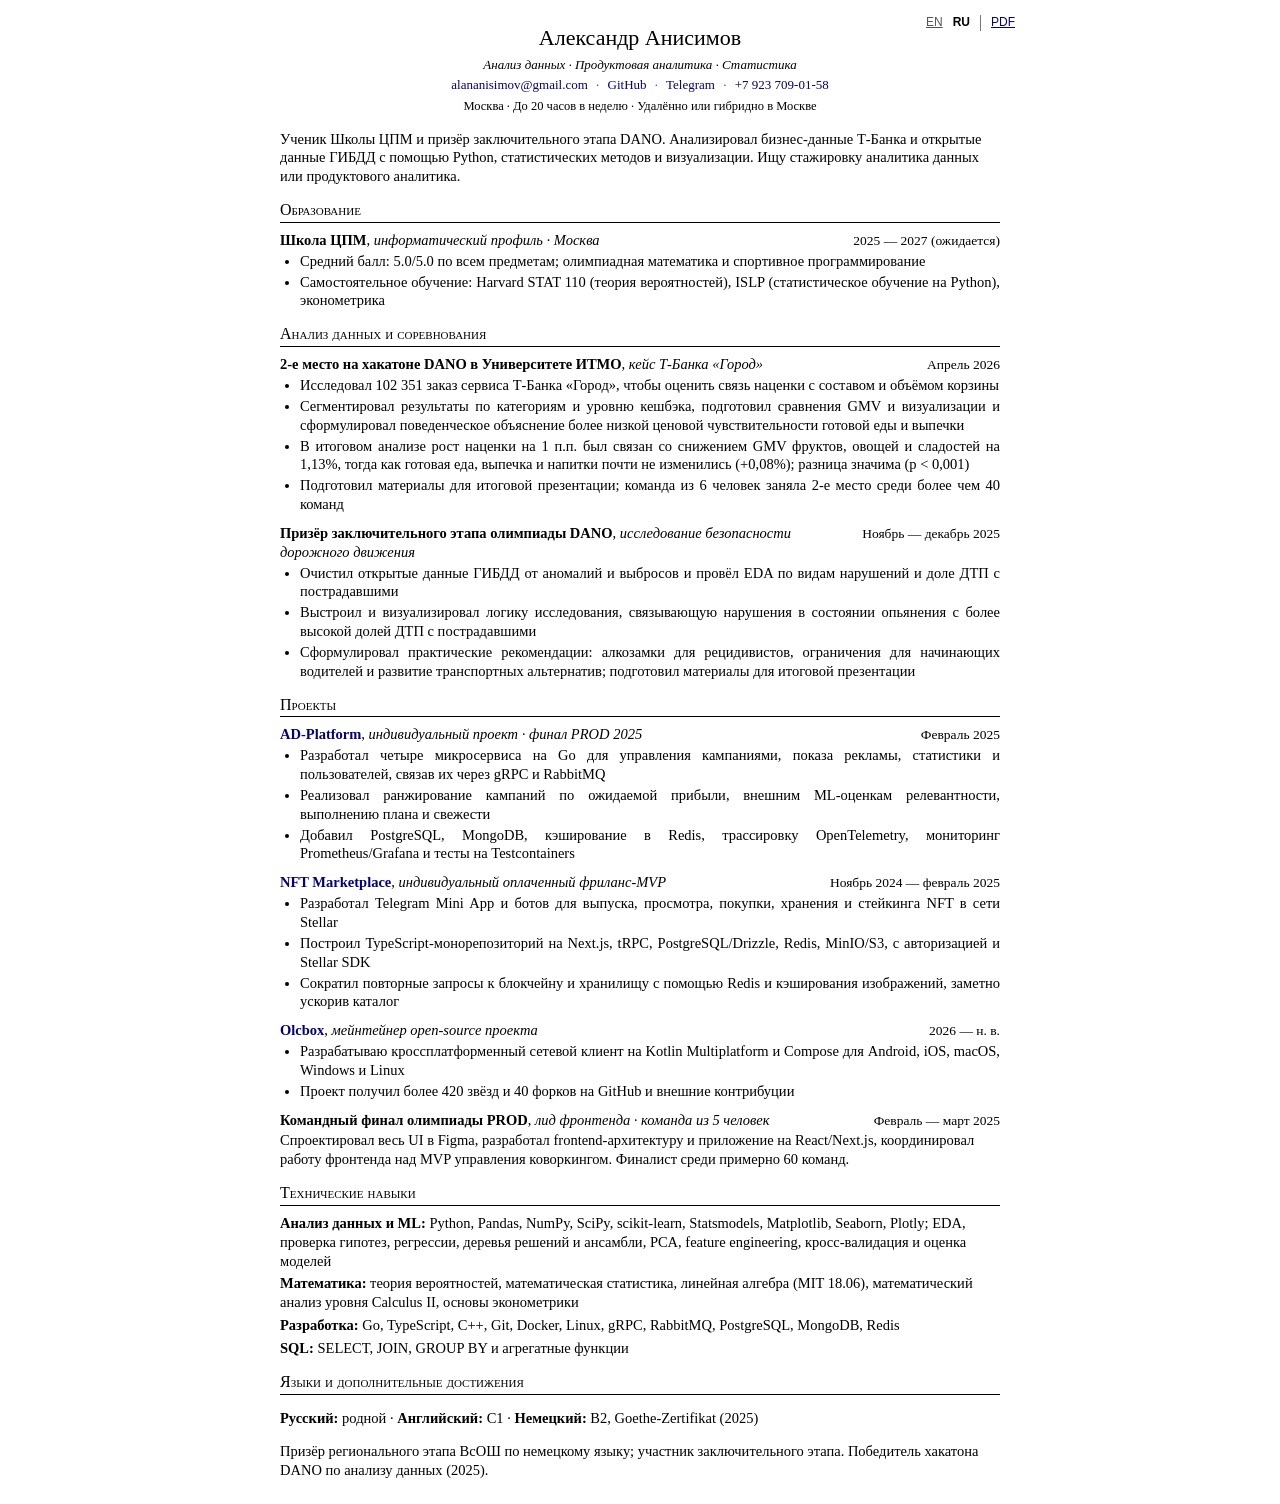
==== commit d4129ec2: "add linear algebra and calculus coursework" ====
--- a/ru/index.html
+++ b/ru/index.html
@@ -134,7 +134,7 @@
             <h2>Технические навыки</h2>
             <div class="skills-grid">
                 <p><strong>Анализ данных и ML:</strong> Python, Pandas, NumPy, SciPy, scikit-learn, Statsmodels, Matplotlib, Seaborn, Plotly; EDA, проверка гипотез, регрессии, деревья решений и ансамбли, PCA, feature engineering, кросс-валидация и оценка моделей</p>
-                <p><strong>Математика:</strong> теория вероятностей, математическая статистика, линейная алгебра, математический анализ уровня Calculus I, основы эконометрики</p>
+                <p><strong>Математика:</strong> теория вероятностей, математическая статистика, линейная алгебра (MIT 18.06), математический анализ уровня Calculus II, основы эконометрики</p>
                 <p><strong>Разработка:</strong> Go, TypeScript, C++, Git, Docker, Linux, gRPC, RabbitMQ, PostgreSQL, MongoDB, Redis</p>
                 <p><strong>SQL:</strong> SELECT, JOIN, GROUP BY и агрегатные функции</p>
             </div>
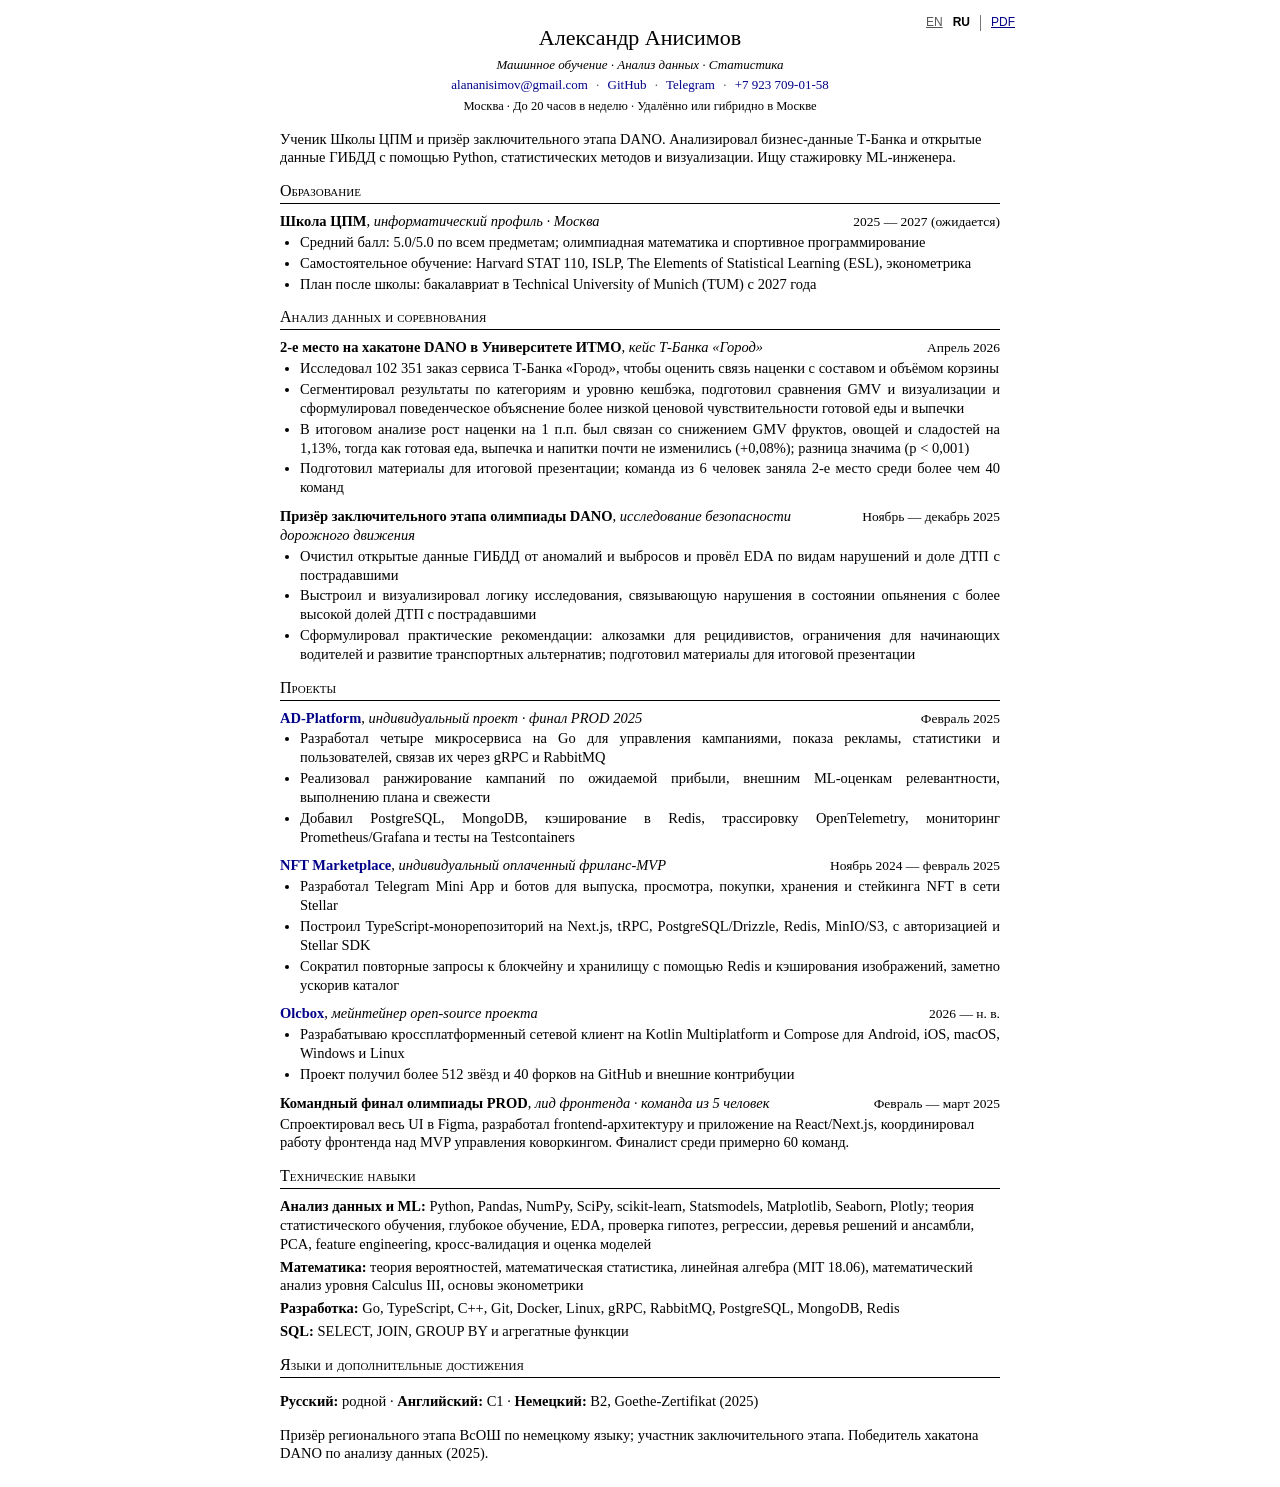
==== commit 2890a325: "refocus CV on machine learning" ====
--- a/ru/index.html
+++ b/ru/index.html
@@ -4,7 +4,7 @@
     <meta charset="UTF-8">
     <meta name="viewport" content="width=device-width, initial-scale=1.0">
     <title>Александр Анисимов | CV</title>
-    <meta name="description" content="Александр Анисимов — призёр заключительного этапа DANO, ищет стажировку аналитика данных или продуктового аналитика. Python, статистика и бизнес-данные.">
+    <meta name="description" content="Александр Анисимов — призёр заключительного этапа DANO, ищет стажировку ML-инженера. Python, статистическое обучение и бизнес-данные.">
 
     <link rel="canonical" href="https://aanisimov.com/ru/">
     <link rel="alternate" hreflang="en" href="https://aanisimov.com/">
@@ -21,7 +21,7 @@
 
     <header class="cv-header">
         <h1>Александр Анисимов</h1>
-        <p class="headline">Анализ данных · Продуктовая аналитика · Статистика</p>
+        <p class="headline">Машинное обучение · Анализ данных · Статистика</p>
         <div class="contact-info">
             <a href="mailto:alananisimov@gmail.com">alananisimov@gmail.com</a>
             <span class="separator" aria-hidden="true">·</span>
@@ -36,7 +36,7 @@
 
     <main>
         <section class="profile" aria-label="Профиль">
-            <p>Ученик Школы ЦПМ и призёр заключительного этапа DANO. Анализировал бизнес-данные Т-Банка и открытые данные ГИБДД с помощью Python, статистических методов и визуализации. Ищу стажировку аналитика данных или продуктового аналитика.</p>
+            <p>Ученик Школы ЦПМ и призёр заключительного этапа DANO. Анализировал бизнес-данные Т-Банка и открытые данные ГИБДД с помощью Python, статистических методов и визуализации. Ищу стажировку ML-инженера.</p>
         </section>
 
         <section>
@@ -48,7 +48,8 @@
                 </div>
                 <ul>
                     <li>Средний балл: 5.0/5.0 по всем предметам; олимпиадная математика и спортивное программирование</li>
-                    <li>Самостоятельное обучение: Harvard STAT 110 (теория вероятностей), ISLP (статистическое обучение на Python), эконометрика</li>
+                    <li>Самостоятельное обучение: Harvard STAT 110, ISLP, The Elements of Statistical Learning (ESL), эконометрика</li>
+                    <li>План после школы: бакалавриат в Technical University of Munich (TUM) с 2027 года</li>
                 </ul>
             </article>
         </section>
@@ -117,7 +118,7 @@
                 </div>
                 <ul>
                     <li>Разрабатываю кроссплатформенный сетевой клиент на Kotlin Multiplatform и Compose для Android, iOS, macOS, Windows и Linux</li>
-                    <li>Проект получил более 420 звёзд и 40 форков на GitHub и внешние контрибуции</li>
+                    <li>Проект получил более 512 звёзд и 40 форков на GitHub и внешние контрибуции</li>
                 </ul>
             </article>
 
@@ -133,8 +134,8 @@
         <section>
             <h2>Технические навыки</h2>
             <div class="skills-grid">
-                <p><strong>Анализ данных и ML:</strong> Python, Pandas, NumPy, SciPy, scikit-learn, Statsmodels, Matplotlib, Seaborn, Plotly; EDA, проверка гипотез, регрессии, деревья решений и ансамбли, PCA, feature engineering, кросс-валидация и оценка моделей</p>
-                <p><strong>Математика:</strong> теория вероятностей, математическая статистика, линейная алгебра (MIT 18.06), математический анализ уровня Calculus II, основы эконометрики</p>
+                <p><strong>Анализ данных и ML:</strong> Python, Pandas, NumPy, SciPy, scikit-learn, Statsmodels, Matplotlib, Seaborn, Plotly; теория статистического обучения, глубокое обучение, EDA, проверка гипотез, регрессии, деревья решений и ансамбли, PCA, feature engineering, кросс-валидация и оценка моделей</p>
+                <p><strong>Математика:</strong> теория вероятностей, математическая статистика, линейная алгебра (MIT 18.06), математический анализ уровня Calculus III, основы эконометрики</p>
                 <p><strong>Разработка:</strong> Go, TypeScript, C++, Git, Docker, Linux, gRPC, RabbitMQ, PostgreSQL, MongoDB, Redis</p>
                 <p><strong>SQL:</strong> SELECT, JOIN, GROUP BY и агрегатные функции</p>
             </div>
